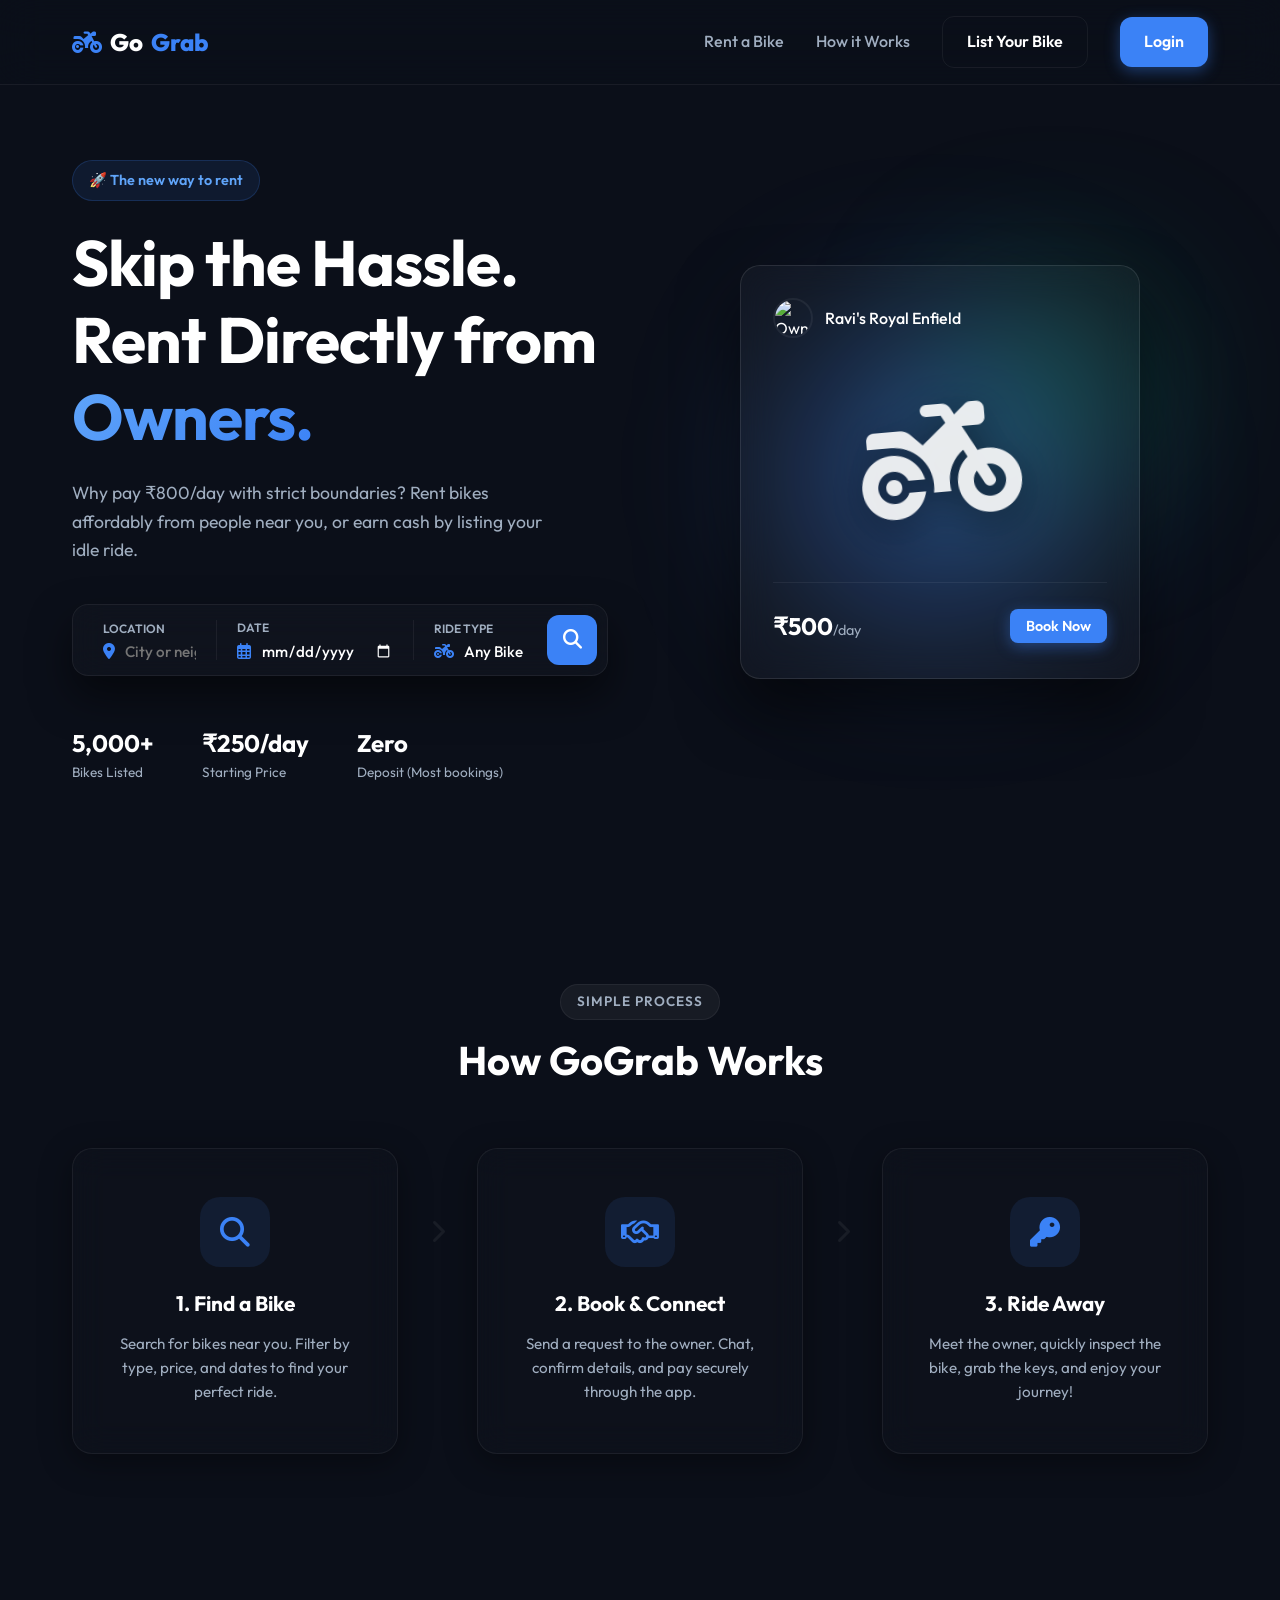
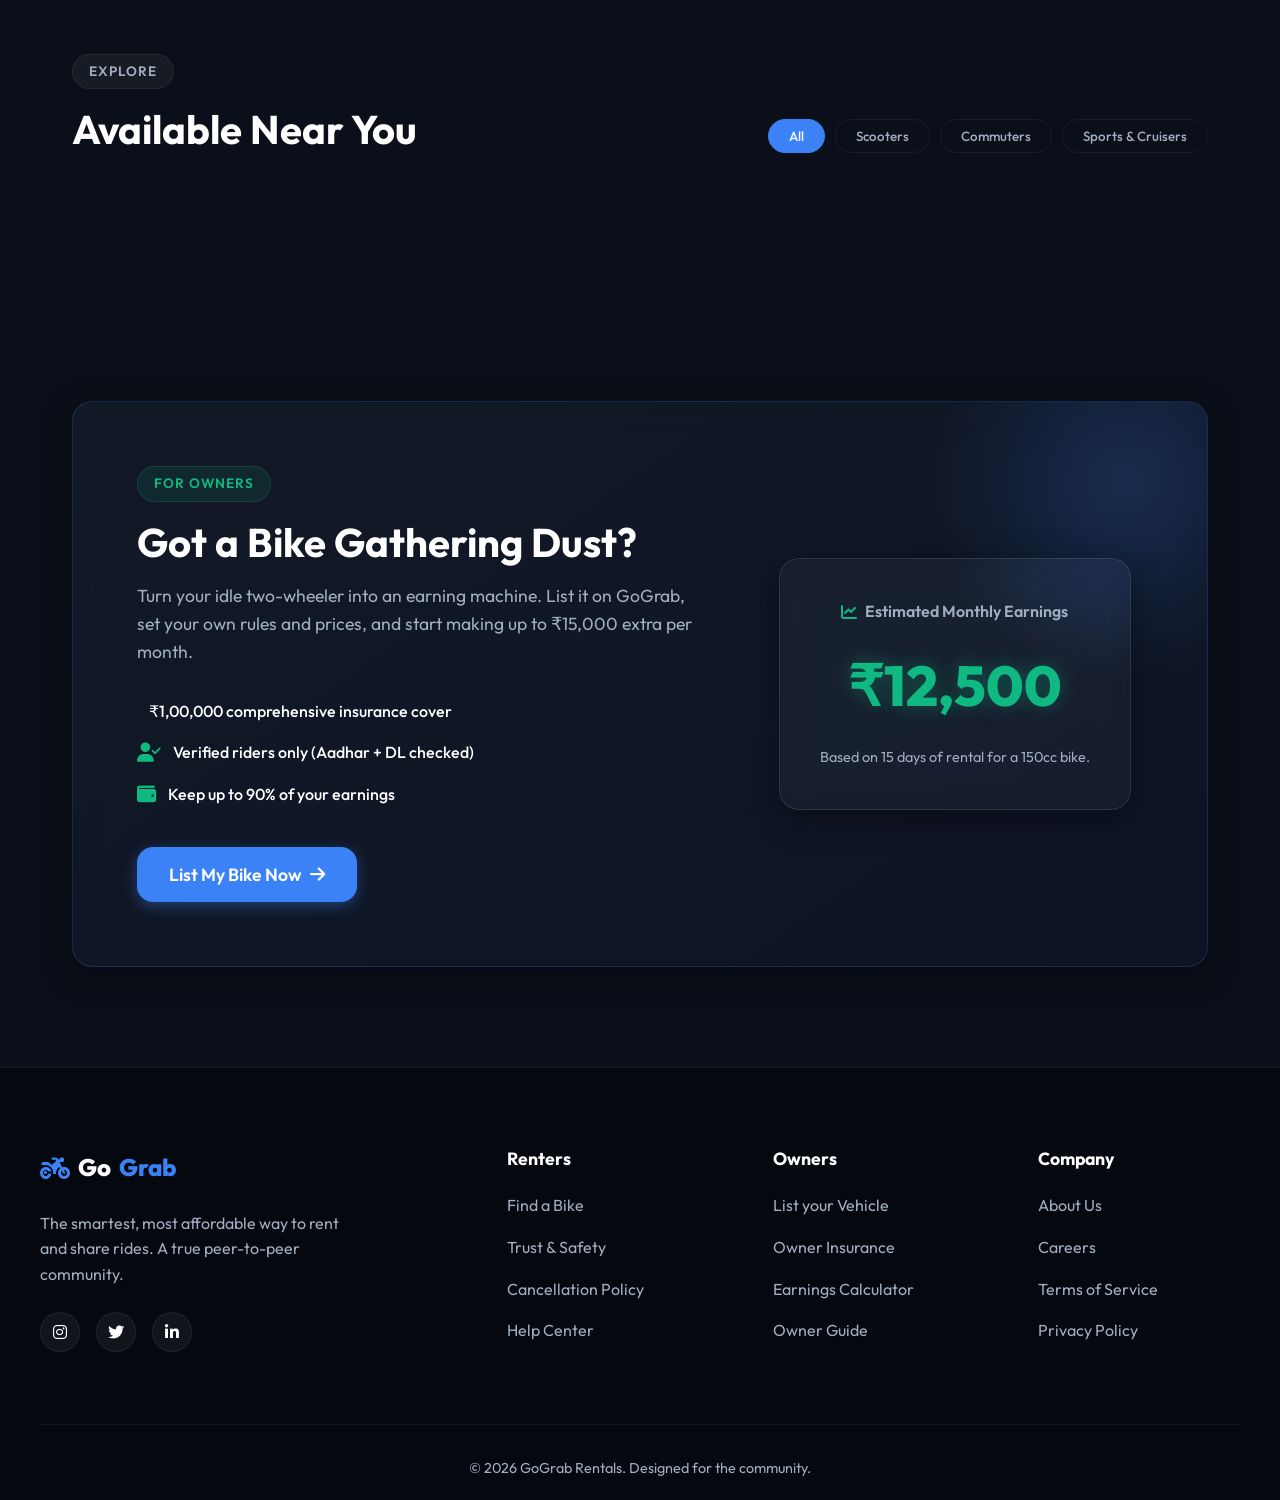
==== index.html @ 551b086c "Add files via upload" ====
<!DOCTYPE html>
<html lang="en">
<head>
    <meta charset="UTF-8">
    <meta name="viewport" content="width=device-width, initial-scale=1.0">
    <title>GoGrab | Peer-to-Peer Bike Rentals</title>
    <meta name="description" content="Rent bikes directly from owners at affordable prices or list your own bike to earn money.">
    <link rel="stylesheet" href="style.css">
    <link rel="preconnect" href="https://fonts.googleapis.com">
    <link rel="preconnect" href="https://fonts.gstatic.com" crossorigin>
    <link href="https://fonts.googleapis.com/css2?family=Outfit:wght@300;400;500;600;700;800&display=swap" rel="stylesheet">
    <link rel="stylesheet" href="https://cdnjs.cloudflare.com/ajax/libs/font-awesome/6.4.0/css/all.min.css">
</head>
<body>
    <nav class="navbar">
        <div class="nav-container">
            <a href="#" class="logo">
                <i class="fa-solid fa-motorcycle"></i>
                Go<span class="highlight">Grab</span>
            </a>
            <div class="nav-links">
                <a href="#rent">Rent a Bike</a>
                <a href="#how-it-works">How it Works</a>
                <a href="#list-bike" class="btn btn-outline">List Your Bike</a>
                <a href="#" id="login-btn" class="btn btn-primary">Login</a>
            </div>
            <button class="mobile-menu-btn">
                <i class="fa-solid fa-bars"></i>
            </button>
        </div>
    </nav>

    <header class="hero">
        <div class="hero-content">
            <div class="badge">🚀 The new way to rent</div>
            <h1>Skip the Hassle.<br>Rent Directly from <span class="highlight-text">Owners.</span></h1>
            <p>Why pay ₹800/day with strict boundaries? Rent bikes affordably from people near you, or earn cash by listing your idle ride.</p>
            
            <div class="search-box glass-panel">
                <div class="input-group">
                    <label>Location</label>
                    <div class="input-wrapper">
                        <i class="fa-solid fa-location-dot"></i>
                        <input type="text" placeholder="City or neighborhood" id="location-input">
                    </div>
                </div>
                <div class="divider"></div>
                <div class="input-group">
                    <label>Date</label>
                    <div class="input-wrapper">
                        <i class="fa-regular fa-calendar-days"></i>
                        <input type="date" id="date-input">
                    </div>
                </div>
                <div class="divider"></div>
                <div class="input-group">
                    <label>Ride Type</label>
                    <div class="input-wrapper">
                        <i class="fa-solid fa-motorcycle"></i>
                        <select id="bike-type">
                            <option value="all">Any Bike</option>
                            <option value="scooter">Scooter (Activa, Jupiter)</option>
                            <option value="commuter">Commuter (Splendor, Shine)</option>
                            <option value="sports">Sports (R15, Duke)</option>
                        </select>
                    </div>
                </div>
                <button class="btn btn-search" id="search-btn"><i class="fa-solid fa-magnifying-glass"></i></button>
            </div>
            
            <div class="stats">
                <div class="stat-item">
                    <strong>5,000+</strong>
                    <span>Bikes Listed</span>
                </div>
                <div class="stat-item">
                    <strong>₹250/day</strong>
                    <span>Starting Price</span>
                </div>
                <div class="stat-item">
                    <strong>Zero</strong>
                    <span>Deposit (Most bookings)</span>
                </div>
            </div>
        </div>
        <div class="hero-image-container">
            <div class="glass-blob blob-1"></div>
            <div class="glass-blob blob-2"></div>
            <div class="hero-card glass-panel">
                <div class="owner-tag">
                    <img src="https://i.pravatar.cc/150?img=33" alt="Owner" class="owner-avatar">
                    <span>Ravi's Royal Enfield</span>
                </div>
                <div class="hero-icon-wrapper">
                     <i class="fa-solid fa-motorcycle hero-main-icon"></i>
                </div>
                <div class="hero-card-bottom">
                    <div class="price">
                        <span class="amount">₹500</span>/day
                    </div>
                    <button class="btn btn-sm btn-primary">Book Now</button>
                </div>
            </div>
        </div>
    </header>

    <section id="how-it-works" class="how-it-works">
        <div class="section-badge">Simple Process</div>
        <h2>How GoGrab Works</h2>
        <div class="steps-container">
            <div class="step-card glass-panel">
                <div class="step-icon"><i class="fa-solid fa-magnifying-glass"></i></div>
                <h3>1. Find a Bike</h3>
                <p>Search for bikes near you. Filter by type, price, and dates to find your perfect ride.</p>
            </div>
            <div class="step-connector"><i class="fa-solid fa-chevron-right"></i></div>
            <div class="step-card glass-panel">
                <div class="step-icon"><i class="fa-regular fa-handshake"></i></div>
                <h3>2. Book & Connect</h3>
                <p>Send a request to the owner. Chat, confirm details, and pay securely through the app.</p>
            </div>
            <div class="step-connector"><i class="fa-solid fa-chevron-right"></i></div>
            <div class="step-card glass-panel">
                <div class="step-icon"><i class="fa-solid fa-key"></i></div>
                <h3>3. Ride Away</h3>
                <p>Meet the owner, quickly inspect the bike, grab the keys, and enjoy your journey!</p>
            </div>
        </div>
    </section>

    <section id="rent" class="featured-bikes">
        <div class="section-header">
            <div>
                <div class="section-badge">Explore</div>
                <h2>Available Near You</h2>
            </div>
            <div class="filters">
                <button class="filter-btn active" data-filter="all">All</button>
                <button class="filter-btn" data-filter="scooter">Scooters</button>
                <button class="filter-btn" data-filter="commuter">Commuters</button>
                <button class="filter-btn" data-filter="sports">Sports & Cruisers</button>
            </div>
        </div>
        
        <div class="bikes-grid" id="bikes-grid">
            <!-- Bikes will be injected here via JavaScript -->
        </div>
    </section>

    <section id="list-bike" class="cta-section">
        <div class="cta-content glass-panel gradient-border">
            <div class="cta-text">
                <div class="section-badge accent">For Owners</div>
                <h2>Got a Bike Gathering Dust?</h2>
                <p>Turn your idle two-wheeler into an earning machine. List it on GoGrab, set your own rules and prices, and start making up to ₹15,000 extra per month.</p>
                <ul class="cta-benefits">
                    <li><i class="fa-solid fa-shield-check"></i> ₹1,00,000 comprehensive insurance cover</li>
                    <li><i class="fa-solid fa-user-check"></i> Verified riders only (Aadhar + DL checked)</li>
                    <li><i class="fa-solid fa-wallet"></i> Keep up to 90% of your earnings</li>
                </ul>
                <button class="btn btn-primary btn-large cta-btn">
                    List My Bike Now <i class="fa-solid fa-arrow-right"></i>
                </button>
                
                <!-- Hidden Form that appears when clicking the button above -->
                <div id="list-bike-form-container" class="glass-panel" style="display: none; margin-top: 2rem; padding: 1.5rem;">
                    <h3 style="margin-bottom: 1rem;">Bike Details</h3>
                    <form id="list-bike-form" style="display: flex; flex-direction: column; gap: 15px;">
                        <div class="input-wrapper" style="background: rgba(0,0,0,0.2); padding: 10px; border-radius: 8px;">
                            <input type="text" id="lb-title" required placeholder="Bike Name (e.g. Royal Enfield 350)" style="width: 100%;">
                        </div>
                        <div class="input-wrapper" style="background: rgba(0,0,0,0.2); padding: 10px; border-radius: 8px;">
                            <select id="lb-type" style="width: 100%;">
                                <option value="scooter">Scooter</option>
                                <option value="commuter">Commuter</option>
                                <option value="sports">Sports</option>
                            </select>
                        </div>
                        <!-- Price is now automatically calculated based on bike type -->
                        <div class="input-wrapper" style="background: rgba(0,0,0,0.2); padding: 10px; border-radius: 8px;">
                            <input type="text" id="lb-location" required placeholder="Location Area (e.g. Indiranagar)" style="width: 100%;">
                        </div>
                        <div class="input-wrapper" style="background: rgba(0,0,0,0.2); padding: 10px; border-radius: 8px;">
                            <input type="email" id="lb-owner-email" required placeholder="Your Email (shown to renters)" style="width: 100%;">
                        </div>
                        <button type="submit" class="btn btn-primary" style="margin-top: 5px;">Submit Listing</button>
                    </form>
                </div>
            </div>
            <div class="cta-image">
                <div class="earning-card glass-panel">
                    <div class="earning-header">
                        <i class="fa-solid fa-chart-line"></i> Estimated Monthly Earnings
                    </div>
                    <div class="earning-amount">₹12,500</div>
                    <div class="earning-desc">Based on 15 days of rental for a 150cc bike.</div>
                </div>
            </div>
        </div>
    </section>

    <footer class="footer">
        <div class="footer-container">
            <div class="footer-col brand-col">
                <a href="#" class="logo">
                    <i class="fa-solid fa-motorcycle"></i>
                    Go<span class="highlight">Grab</span>
                </a>
                <p>The smartest, most affordable way to rent and share rides. A true peer-to-peer community.</p>
                <div class="social-links">
                    <a href="#" class="glass-icon"><i class="fa-brands fa-instagram"></i></a>
                    <a href="#" class="glass-icon"><i class="fa-brands fa-twitter"></i></a>
                    <a href="#" class="glass-icon"><i class="fa-brands fa-linkedin-in"></i></a>
                </div>
            </div>
            <div class="footer-col">
                <h4>Renters</h4>
                <ul>
                    <li><a href="#">Find a Bike</a></li>
                    <li><a href="#">Trust & Safety</a></li>
                    <li><a href="#">Cancellation Policy</a></li>
                    <li><a href="#">Help Center</a></li>
                </ul>
            </div>
            <div class="footer-col">
                <h4>Owners</h4>
                <ul>
                    <li><a href="#">List your Vehicle</a></li>
                    <li><a href="#">Owner Insurance</a></li>
                    <li><a href="#">Earnings Calculator</a></li>
                    <li><a href="#">Owner Guide</a></li>
                </ul>
            </div>
            <div class="footer-col">
                <h4>Company</h4>
                <ul>
                    <li><a href="#">About Us</a></li>
                    <li><a href="#">Careers</a></li>
                    <li><a href="#">Terms of Service</a></li>
                    <li><a href="#">Privacy Policy</a></li>
                </ul>
            </div>
        </div>
        <div class="footer-bottom">
            <p>&copy; 2026 GoGrab Rentals. Designed for the community.</p>
        </div>
    </footer>

    <!-- Booking Modal -->
    <div id="booking-overlay" style="display: none; position: fixed; top: 0; left: 0; right: 0; bottom: 0; background: rgba(0,0,0,0.7); backdrop-filter: blur(5px); z-index: 999;"></div>
    <div id="booking-modal" class="glass-panel" style="display: none; position: fixed; top: 50%; left: 50%; transform: translate(-50%, -50%); z-index: 1000; width: 90%; max-width: 400px; padding: 2rem;">
        <h3 style="margin-bottom: 0.3rem;">Confirm Booking</h3>
        <p style="color: #10b981; font-size: 0.85rem; margin-bottom: 1.2rem; display: flex; align-items: center; gap: 6px;"><i class="fa-solid fa-envelope"></i> Owner will be notified by email</p>
        <p id="booking-bike-title" style="margin-bottom: 1rem; color: #94a3b8; font-weight: 500;"></p>
        
        <div style="margin-bottom: 1rem;">
            <label style="display:block; margin-bottom: 5px; color:#cbd5e1; font-size: 0.9rem;">Start Date</label>
            <input type="date" id="booking-start-date" style="width: 100%; padding: 10px; background: rgba(0,0,0,0.2); border: 1px solid rgba(255,255,255,0.1); border-radius: 8px; color: white;">
        </div>
        
        <div style="margin-bottom: 1.5rem;">
            <label style="display:block; margin-bottom: 5px; color:#cbd5e1; font-size: 0.9rem;">End Date</label>
            <input type="date" id="booking-end-date" style="width: 100%; padding: 10px; background: rgba(0,0,0,0.2); border: 1px solid rgba(255,255,255,0.1); border-radius: 8px; color: white;">
        </div>

        <div style="display: flex; justify-content: space-between; align-items: center; margin-bottom: 1.5rem; border-top: 1px solid rgba(255,255,255,0.06); padding-top: 1rem;">
            <span style="color: #94a3b8;">Estimated Cost</span>
            <span id="booking-total-price" style="font-size: 1.5rem; font-weight: bold; color: #fff;">₹0</span>
        </div>

        <div style="display: flex; gap: 10px;">
            <button id="cancel-booking-btn" class="btn" style="flex: 1; background: rgba(255,255,255,0.1); color: white;">Cancel</button>
            <button id="pay-booking-btn" class="btn btn-primary" style="flex: 1;">Book Now <i class="fa-solid fa-arrow-right"></i></button>
        </div>
    </div>

    <script src="https://cdn.jsdelivr.net/npm/@emailjs/browser@4/dist/email.min.js"></script>
    <script src="https://checkout.razorpay.com/v1/checkout.js"></script>
    <script type="module" src="script.js"></script>
</body>
</html>
---- style.css ----
:root {
    --bg-dark: #0b0f19;
    --bg-darker: #05080f;
    --text-primary: #ffffff;
    --text-secondary: #a0aec0;
    --accent-blue: #3b82f6;
    --accent-blue-hover: #2563eb;
    --accent-green: #10b981;
    --glass-bg: rgba(255, 255, 255, 0.03);
    --glass-border: rgba(255, 255, 255, 0.06);
    --glass-glow: rgba(59, 130, 246, 0.15);
    --card-shadow: 0 8px 32px 0 rgba(0, 0, 0, 0.37);
    --transition: all 0.3s cubic-bezier(0.25, 0.8, 0.25, 1);
}

* {
    margin: 0;
    padding: 0;
    box-sizing: border-box;
}

html { scroll-behavior: smooth; }

body {
    font-family: 'Outfit', sans-serif;
    background-color: var(--bg-dark);
    color: var(--text-primary);
    line-height: 1.6;
    overflow-x: hidden;
}

/* Typography & Utilities */
h1, h2, h3, h4 {
    font-weight: 700;
    line-height: 1.2;
}

a {
    text-decoration: none;
    color: inherit;
}

ul { list-style: none; }

.highlight { color: var(--accent-blue); }
.highlight-text { 
    background: linear-gradient(135deg, #60a5fa, var(--accent-blue));
    -webkit-background-clip: text;
    -webkit-text-fill-color: transparent;
}

.glass-panel {
    background: var(--glass-bg);
    backdrop-filter: blur(16px);
    -webkit-backdrop-filter: blur(16px);
    border: 1px solid var(--glass-border);
    border-radius: 20px;
    box-shadow: var(--card-shadow);
    transition: var(--transition);
}

.btn {
    display: inline-flex;
    align-items: center;
    justify-content: center;
    gap: 8px;
    padding: 12px 24px;
    border-radius: 12px;
    font-weight: 600;
    font-size: 1rem;
    font-family: inherit;
    cursor: pointer;
    transition: var(--transition);
    border: none;
}

.btn-primary {
    background: var(--accent-blue);
    color: white;
    box-shadow: 0 4px 15px rgba(59, 130, 246, 0.4);
}

.btn-primary:hover {
    background: var(--accent-blue-hover);
    transform: translateY(-2px);
    box-shadow: 0 6px 20px rgba(59, 130, 246, 0.6);
}

.btn-outline {
    background: transparent;
    color: var(--text-primary);
    border: 1px solid var(--glass-border);
}

.btn-outline:hover {
    background: var(--glass-bg);
    border-color: var(--accent-blue);
}

.btn-sm {
    padding: 8px 16px;
    font-size: 0.9rem;
    border-radius: 8px;
}

.btn-large {
    padding: 16px 32px;
    font-size: 1.1rem;
    border-radius: 16px;
}

.section-badge {
    display: inline-block;
    padding: 6px 16px;
    background: rgba(255, 255, 255, 0.05);
    border: 1px solid var(--glass-border);
    border-radius: 30px;
    font-size: 0.85rem;
    font-weight: 600;
    color: var(--text-secondary);
    text-transform: uppercase;
    letter-spacing: 1px;
    margin-bottom: 1rem;
}

.section-badge.accent {
    background: rgba(16, 185, 129, 0.1);
    color: var(--accent-green);
    border-color: rgba(16, 185, 129, 0.2);
}

/* Navbar */
.navbar {
    position: fixed;
    top: 0;
    left: 0;
    width: 100%;
    z-index: 1000;
    background: rgba(11, 15, 25, 0.8);
    backdrop-filter: blur(20px);
    -webkit-backdrop-filter: blur(20px);
    border-bottom: 1px solid var(--glass-border);
}

.nav-container {
    max-width: 1200px;
    margin: 0 auto;
    padding: 1rem 2rem;
    display: flex;
    justify-content: space-between;
    align-items: center;
}

.logo {
    font-size: 1.5rem;
    font-weight: 800;
    display: flex;
    align-items: center;
    gap: 8px;
    color: white;
}

.logo i {
    color: var(--accent-blue);
}

.nav-links {
    display: flex;
    align-items: center;
    gap: 2rem;
}

.nav-links a:not(.btn) {
    color: var(--text-secondary);
    font-weight: 500;
    transition: var(--transition);
}

.nav-links a:not(.btn):hover {
    color: white;
}

.mobile-menu-btn {
    display: none;
    background: none;
    border: none;
    color: white;
    font-size: 1.5rem;
    cursor: pointer;
}

/* Hero Section */
.hero {
    padding: 160px 2rem 100px;
    max-width: 1200px;
    margin: 0 auto;
    display: grid;
    grid-template-columns: 1fr 1fr;
    gap: 4rem;
    align-items: center;
}

.badge {
    display: inline-flex;
    align-items: center;
    gap: 8px;
    padding: 8px 16px;
    background: rgba(59, 130, 246, 0.1);
    border: 1px solid rgba(59, 130, 246, 0.2);
    border-radius: 30px;
    color: #60a5fa;
    font-weight: 600;
    font-size: 0.9rem;
    margin-bottom: 1.5rem;
}

.hero-content h1 {
    font-size: 4rem;
    margin-bottom: 1.5rem;
    letter-spacing: -1px;
}

.hero-content p {
    font-size: 1.1rem;
    color: var(--text-secondary);
    margin-bottom: 2.5rem;
    max-width: 480px;
}

/* Search Box */
.search-box {
    display: flex;
    align-items: center;
    padding: 10px;
    border-radius: 16px;
    margin-bottom: 3rem;
    box-shadow: 0 20px 40px rgba(0,0,0,0.5);
    background: rgba(255, 255, 255, 0.02);
}

.input-group {
    padding: 0 20px;
    flex: 1;
}

.input-group label {
    display: block;
    font-size: 0.75rem;
    color: var(--text-secondary);
    font-weight: 600;
    margin-bottom: 4px;
    text-transform: uppercase;
}

.input-wrapper {
    display: flex;
    align-items: center;
    gap: 10px;
}

.input-wrapper i {
    color: var(--accent-blue);
    font-size: 1rem;
}

.input-wrapper input, .input-wrapper select {
    background: none;
    border: none;
    color: white;
    font-family: inherit;
    font-size: 0.95rem;
    font-weight: 500;
    width: 100%;
    outline: none;
}

.input-wrapper select {
    cursor: pointer;
    appearance: none;
}

.input-wrapper select option {
    background: var(--bg-dark);
    color: white;
}

::-webkit-calendar-picker-indicator {
    filter: invert(1);
    cursor: pointer;
}

.divider {
    width: 1px;
    height: 40px;
    background: var(--glass-border);
}

.btn-search {
    background: var(--accent-blue);
    color: white;
    width: 50px;
    height: 50px;
    border-radius: 12px;
    display: flex;
    align-items: center;
    justify-content: center;
    font-size: 1.2rem;
    border: none;
    cursor: pointer;
    transition: var(--transition);
}

.btn-search:hover {
    background: var(--accent-blue-hover);
    transform: scale(1.05);
}

/* Stats */
.stats {
    display: flex;
    gap: 3rem;
}

.stat-item {
    display: flex;
    flex-direction: column;
}

.stat-item strong {
    font-size: 1.5rem;
    color: white;
}

.stat-item span {
    font-size: 0.85rem;
    color: var(--text-secondary);
}

/* Hero Image & Graphics */
.hero-image-container {
    position: relative;
    width: 100%;
    height: 100%;
    min-height: 500px;
    display: flex;
    align-items: center;
    justify-content: center;
}

.glass-blob {
    position: absolute;
    border-radius: 50%;
    filter: blur(80px);
    z-index: -1;
}

.blob-1 {
    top: 50%;
    left: 50%;
    transform: translate(-50%, -50%);
    width: 300px;
    height: 300px;
    background: rgba(59, 130, 246, 0.4);
}

.blob-2 {
    top: 20%;
    right: 10%;
    width: 200px;
    height: 200px;
    background: rgba(16, 185, 129, 0.3);
}

.hero-card {
    padding: 2rem;
    width: 80%;
    max-width: 400px;
    position: relative;
    z-index: 2;
    background: rgba(255, 255, 255, 0.03);
    border: 1px solid rgba(255, 255, 255, 0.1);
    box-shadow: 0 30px 60px rgba(0,0,0,0.6);
}

.owner-tag {
    display: flex;
    align-items: center;
    gap: 12px;
    margin-bottom: 2rem;
}

.owner-avatar {
    width: 40px;
    height: 40px;
    border-radius: 50%;
    border: 2px solid var(--glass-border);
}

.owner-tag span {
    font-weight: 500;
    font-size: 1rem;
}

.hero-icon-wrapper {
    height: 180px;
    display: flex;
    align-items: center;
    justify-content: center;
    margin-bottom: 2rem;
}

.hero-main-icon {
    font-size: 8rem;
    color: rgba(255, 255, 255, 0.9);
    filter: drop-shadow(0 10px 20px rgba(0,0,0,0.5));
    transform: rotate(-5deg);
}

.hero-card-bottom {
    display: flex;
    justify-content: space-between;
    align-items: center;
    padding-top: 1.5rem;
    border-top: 1px solid var(--glass-border);
}

.price {
    color: var(--text-secondary);
    font-size: 0.9rem;
}

.price .amount {
    color: white;
    font-size: 1.5rem;
    font-weight: 700;
}

/* How It Works */
.how-it-works {
    padding: 100px 2rem;
    max-width: 1200px;
    margin: 0 auto;
    text-align: center;
}

.how-it-works h2 {
    font-size: 2.5rem;
    margin-bottom: 4rem;
}

.steps-container {
    display: flex;
    justify-content: space-between;
    align-items: flex-start;
    gap: 2rem;
    position: relative;
}

.step-card {
    flex: 1;
    padding: 3rem 2rem;
    text-align: center;
    background: rgba(255, 255, 255, 0.01);
}

.step-card:hover {
    transform: translateY(-10px);
    background: rgba(255, 255, 255, 0.03);
    border-color: rgba(59, 130, 246, 0.3);
}

.step-icon {
    width: 70px;
    height: 70px;
    background: rgba(59, 130, 246, 0.1);
    color: var(--accent-blue);
    border-radius: 20px;
    display: flex;
    align-items: center;
    justify-content: center;
    font-size: 30px;
    margin: 0 auto 1.5rem;
    transition: var(--transition);
}

.step-card:hover .step-icon {
    background: var(--accent-blue);
    color: white;
    transform: scale(1.1) rotate(5deg);
}

.step-card h3 {
    margin-bottom: 1rem;
    font-size: 1.3rem;
}

.step-card p {
    color: var(--text-secondary);
    font-size: 0.95rem;
}

.step-connector {
    display: flex;
    align-items: center;
    justify-content: center;
    height: 70px;
    margin-top: 3rem;
    color: var(--glass-border);
    font-size: 1.5rem;
}

/* Featured Bikes */
.featured-bikes {
    padding: 100px 2rem;
    max-width: 1200px;
    margin: 0 auto;
}

.section-header {
    display: flex;
    justify-content: space-between;
    align-items: flex-end;
    margin-bottom: 3rem;
}

.section-header h2 {
    font-size: 2.5rem;
}

.filters {
    display: flex;
    gap: 10px;
}

.filter-btn {
    background: transparent;
    border: 1px solid var(--glass-border);
    color: var(--text-secondary);
    padding: 8px 20px;
    border-radius: 30px;
    font-family: inherit;
    font-weight: 500;
    cursor: pointer;
    transition: var(--transition);
}

.filter-btn:hover, .filter-btn.active {
    background: var(--accent-blue);
    color: white;
    border-color: var(--accent-blue);
}

.bikes-grid {
    display: grid;
    grid-template-columns: repeat(auto-fill, minmax(300px, 1fr));
    gap: 2rem;
}

/* Bike Card Component generated in JS */
.bike-card {
    display: flex;
    flex-direction: column;
    overflow: hidden;
}

.bike-card:hover {
    transform: translateY(-8px);
    border-color: rgba(59, 130, 246, 0.3);
}

.bike-image {
    height: 200px;
    background: rgba(0, 0, 0, 0.2);
    display: flex;
    align-items: center;
    justify-content: center;
    position: relative;
    border-bottom: 1px solid var(--glass-border);
}

.bike-image i {
    font-size: 5rem;
    color: rgba(255, 255, 255, 0.5);
    transition: var(--transition);
}

.bike-card:hover .bike-image i {
    transform: scale(1.1);
    color: rgba(255, 255, 255, 0.8);
}

.bike-type-tag {
    position: absolute;
    top: 15px;
    right: 15px;
    background: rgba(11, 15, 25, 0.8);
    backdrop-filter: blur(10px);
    padding: 4px 12px;
    border-radius: 20px;
    font-size: 0.75rem;
    font-weight: 600;
    text-transform: uppercase;
    border: 1px solid var(--glass-border);
}

.bike-info {
    padding: 1.5rem;
    flex: 1;
    display: flex;
    flex-direction: column;
}

.bike-title {
    font-size: 1.25rem;
    margin-bottom: 0.5rem;
}

.bike-owner {
    display: flex;
    align-items: center;
    gap: 8px;
    font-size: 0.85rem;
    color: var(--text-secondary);
    margin-bottom: 1rem;
}

.bike-owner img {
    border-radius: 50%;
    width: 24px;
    height: 24px;
}

.bike-features {
    display: flex;
    gap: 15px;
    margin-bottom: 1.5rem;
    font-size: 0.85rem;
    color: var(--text-secondary);
}

.bike-features span {
    display: flex;
    align-items: center;
    gap: 6px;
}

.bike-footer {
    margin-top: auto;
    display: flex;
    justify-content: space-between;
    align-items: center;
    padding-top: 1rem;
    border-top: 1px solid var(--glass-border);
}

/* CTA Section */
.cta-section {
    padding: 100px 2rem;
    max-width: 1200px;
    margin: 0 auto;
}

.cta-content {
    display: grid;
    grid-template-columns: 1.5fr 1fr;
    gap: 4rem;
    padding: 4rem;
    align-items: center;
    background: linear-gradient(145deg, rgba(30, 41, 59, 0.4), rgba(15, 23, 42, 0.6));
    border: 1px solid rgba(59, 130, 246, 0.2);
    position: relative;
    overflow: hidden;
}

.cta-content::before {
    content: '';
    position: absolute;
    top: 0;
    right: 0;
    width: 400px;
    height: 400px;
    background: radial-gradient(circle, rgba(59, 130, 246, 0.2) 0%, transparent 70%);
    border-radius: 50%;
    transform: translate(30%, -30%);
    z-index: 0;
}

.cta-text {
    position: relative;
    z-index: 1;
}

.cta-text h2 {
    font-size: 2.5rem;
    margin-bottom: 1rem;
}

.cta-text p {
    color: var(--text-secondary);
    font-size: 1.1rem;
    margin-bottom: 2rem;
}

.cta-benefits {
    margin-bottom: 2.5rem;
}

.cta-benefits li {
    display: flex;
    align-items: center;
    gap: 12px;
    margin-bottom: 1rem;
    font-weight: 500;
}

.cta-benefits i {
    color: var(--accent-green);
    font-size: 1.2rem;
}

.cta-image {
    position: relative;
    z-index: 1;
    display: flex;
    justify-content: center;
}

.earning-card {
    padding: 2.5rem;
    text-align: center;
    background: rgba(255, 255, 255, 0.03);
    border: 1px solid rgba(255, 255, 255, 0.1);
}

.earning-header {
    color: var(--text-secondary);
    font-weight: 600;
    margin-bottom: 1rem;
    display: flex;
    align-items: center;
    justify-content: center;
    gap: 8px;
}

.earning-header i {
    color: var(--accent-green);
}

.earning-amount {
    font-size: 3.5rem;
    font-weight: 800;
    color: var(--accent-green);
    margin-bottom: 1rem;
    text-shadow: 0 0 20px rgba(16, 185, 129, 0.4);
}

.earning-desc {
    color: var(--text-secondary);
    font-size: 0.9rem;
}

/* Footer */
.footer {
    background: var(--bg-darker);
    padding: 80px 2rem 20px;
    border-top: 1px solid var(--glass-border);
}

.footer-container {
    max-width: 1200px;
    margin: 0 auto;
    display: grid;
    grid-template-columns: 2fr 1fr 1fr 1fr;
    gap: 4rem;
    margin-bottom: 4rem;
}

.brand-col p {
    color: var(--text-secondary);
    margin: 1.5rem 0;
    max-width: 300px;
}

.social-links {
    display: flex;
    gap: 1rem;
}

.glass-icon {
    width: 40px;
    height: 40px;
    border-radius: 50%;
    display: flex;
    align-items: center;
    justify-content: center;
    background: rgba(255, 255, 255, 0.05);
    border: 1px solid var(--glass-border);
    transition: var(--transition);
}

.glass-icon:hover {
    background: var(--accent-blue);
    border-color: var(--accent-blue);
    transform: translateY(-3px);
}

.footer-col h4 {
    margin-bottom: 1.5rem;
    font-size: 1.1rem;
}

.footer-col ul li {
    margin-bottom: 1rem;
}

.footer-col ul a {
    color: var(--text-secondary);
    transition: var(--transition);
}

.footer-col ul a:hover {
    color: var(--accent-blue);
}

.footer-bottom {
    max-width: 1200px;
    margin: 0 auto;
    padding-top: 2rem;
    border-top: 1px solid var(--glass-border);
    text-align: center;
    color: var(--text-secondary);
    font-size: 0.9rem;
}

/* Responsive */
@media (max-width: 1024px) {
    .hero {
        grid-template-columns: 1fr;
        text-align: center;
        padding-top: 120px;
    }
    .hero-content p {
        margin: 0 auto 2rem;
    }
    .search-box {
        flex-direction: column;
        gap: 15px;
        padding: 20px;
    }
    .divider {
        width: 100%;
        height: 1px;
    }
    .btn-search {
        width: 100%;
        margin-top: 10px;
    }
    .stats {
        justify-content: center;
    }
    .cta-content {
        grid-template-columns: 1fr;
        padding: 3rem 2rem;
    }
}

@media (max-width: 768px) {
    .nav-links {
        display: none;
    }
    .mobile-menu-btn {
        display: block;
    }
    .hero-content h1 {
        font-size: 2.8rem;
    }
    .steps-container {
        flex-direction: column;
        align-items: center;
    }
    .step-connector {
        transform: rotate(90deg);
        height: auto;
        margin: 1rem 0;
    }
    .section-header {
        flex-direction: column;
        align-items: flex-start;
        gap: 1.5rem;
    }
    .filters {
        width: 100%;
        overflow-x: auto;
        padding-bottom: 10px;
    }
    .footer-container {
        grid-template-columns: 1fr;
        gap: 2rem;
    }
}
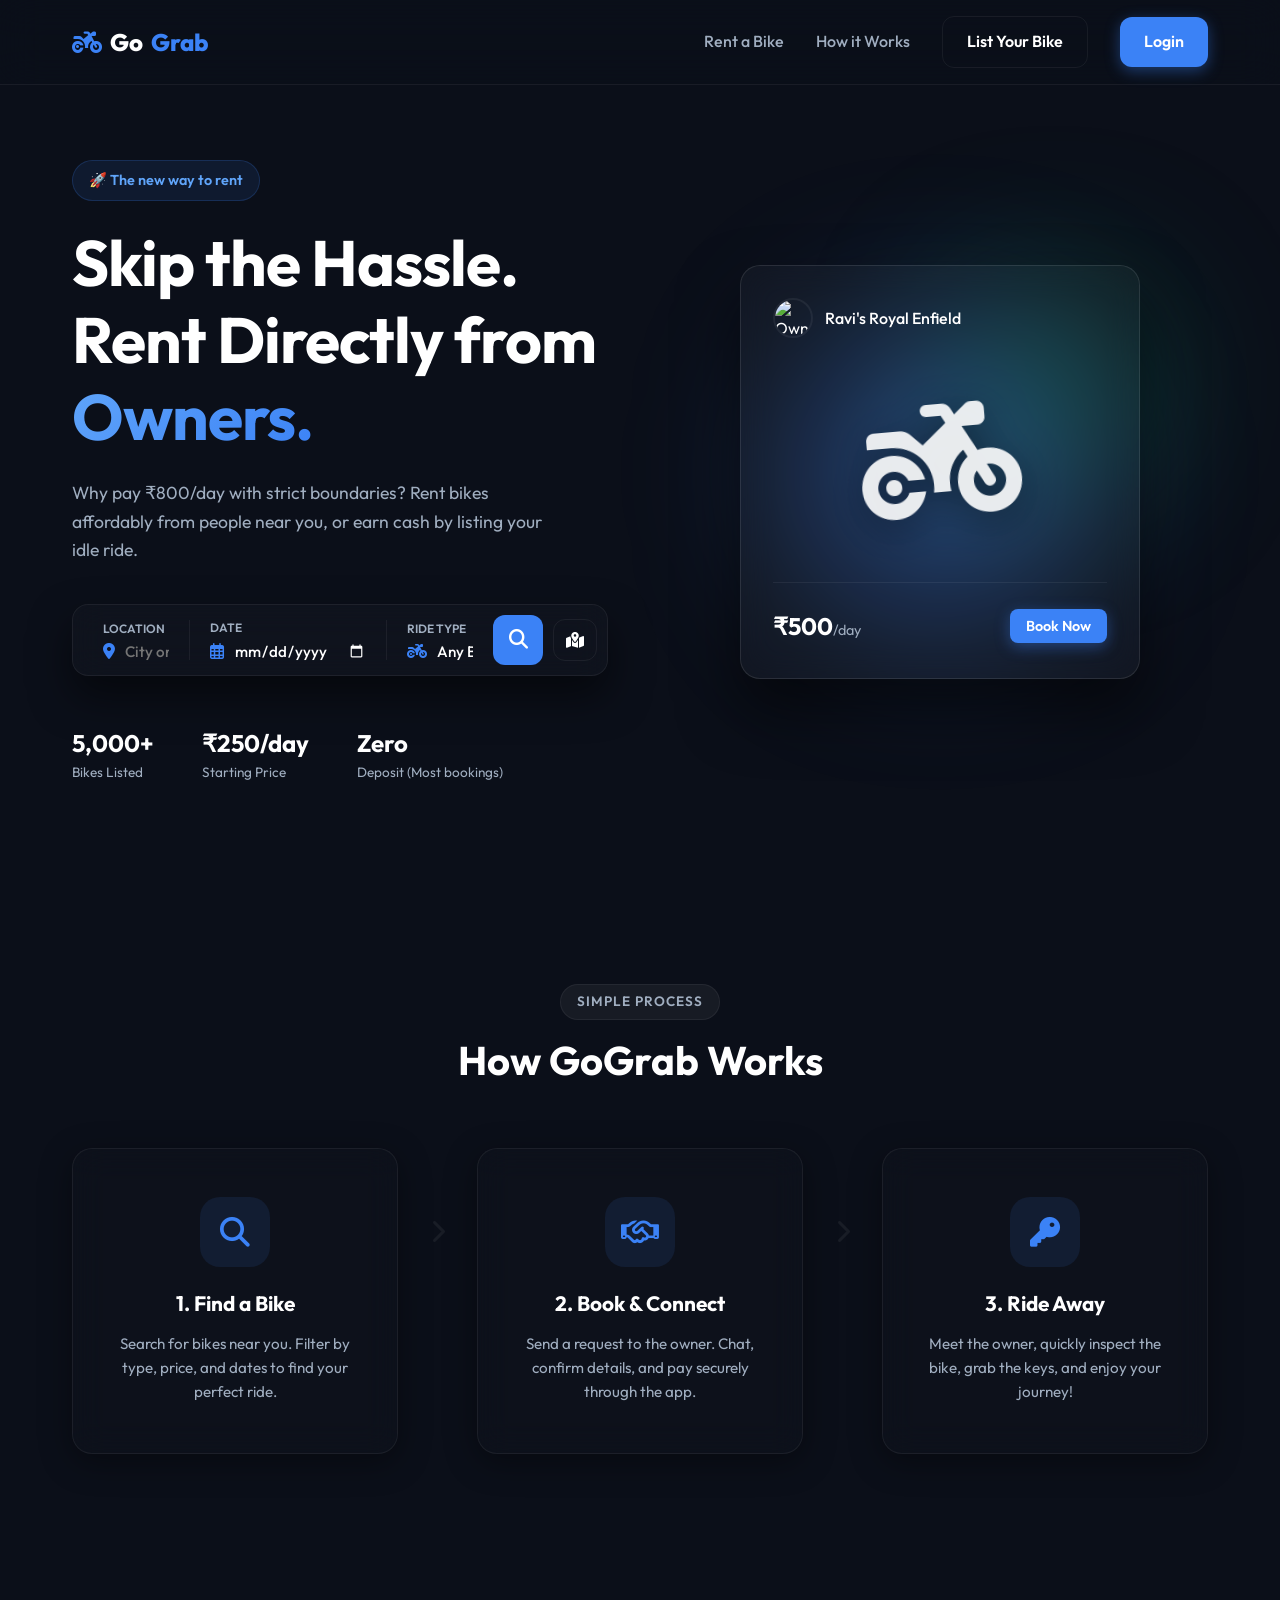
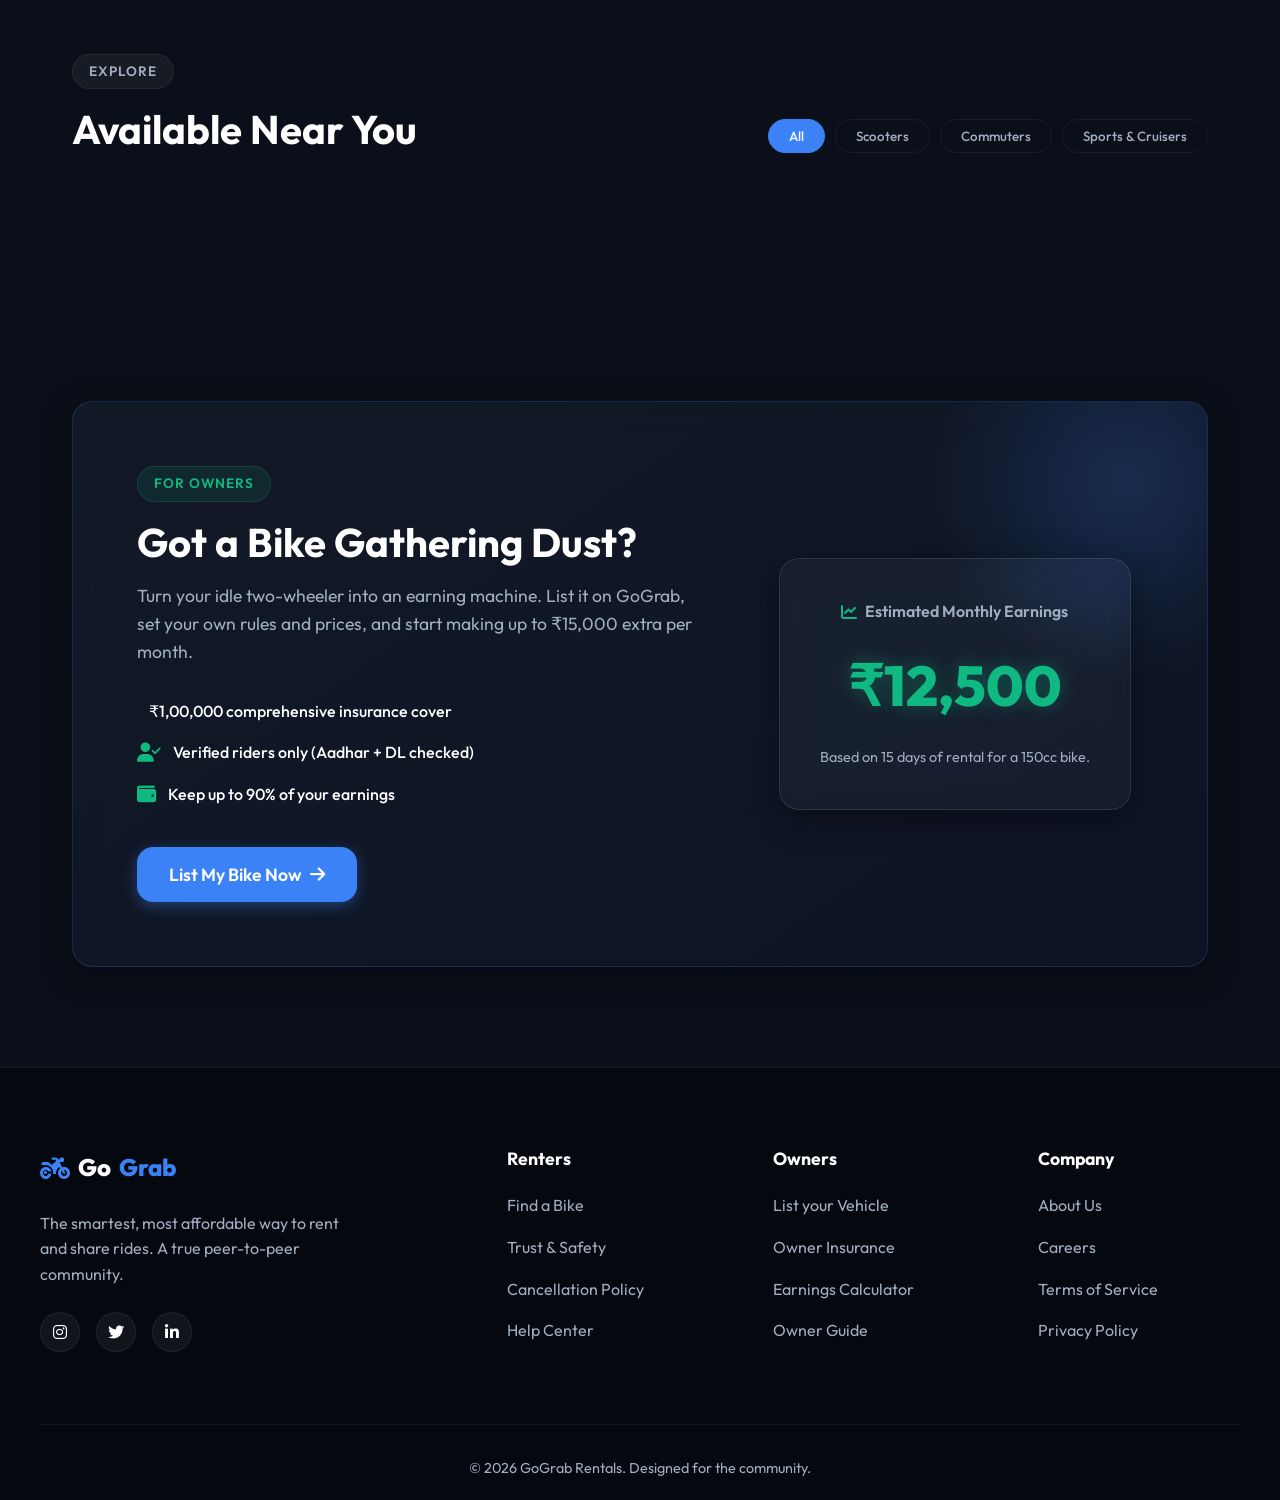
==== commit 7f06e454: "Add files via upload" ====
--- a/index.html
+++ b/index.html
@@ -10,6 +10,8 @@
     <link rel="preconnect" href="https://fonts.gstatic.com" crossorigin>
     <link href="https://fonts.googleapis.com/css2?family=Outfit:wght@300;400;500;600;700;800&display=swap" rel="stylesheet">
     <link rel="stylesheet" href="https://cdnjs.cloudflare.com/ajax/libs/font-awesome/6.4.0/css/all.min.css">
+    <!-- Leaflet Map CSS -->
+    <link rel="stylesheet" href="https://unpkg.com/leaflet@1.9.4/dist/leaflet.css" integrity="sha256-p4NxAoJBhIIN+hmNHrzRCf9tD/miZyoHS5obTRR9BMY=" crossorigin=""/>
 </head>
 <body>
     <nav class="navbar">
@@ -66,6 +68,7 @@
                     </div>
                 </div>
                 <button class="btn btn-search" id="search-btn"><i class="fa-solid fa-magnifying-glass"></i></button>
+                <button class="btn btn-outline" id="view-map-btn" style="margin-left: 10px; padding: 12px; border-radius: 12px;"><i class="fa-solid fa-map-location-dot"></i></button>
             </div>
             
             <div class="stats">
@@ -274,8 +277,26 @@
         </div>
     </div>
 
+    <!-- Map Overlay -->
+    <div id="map-overlay" class="map-overlay" style="display: none;">
+        <div class="map-container-wrapper">
+            <div id="live-map"></div>
+            <div class="map-status-card glass-panel">
+                <div class="status-header">
+                    <span class="pulse-icon"></span>
+                    <span>Live Bikes Near You</span>
+                </div>
+                <div id="nearby-count" class="nearby-count">Searching...</div>
+                <p>Real-time vehicle movement enabled</p>
+                <button id="close-map-btn" class="btn btn-sm btn-primary">Close Map</button>
+            </div>
+        </div>
+    </div>
+
+    <script src="https://unpkg.com/leaflet@1.9.4/dist/leaflet.js" integrity="sha256-20nQCchB9co0qIjJZRGuk2/Z9VM+kNiyxNV1lvTlZBo=" crossorigin=""></script>
     <script src="https://cdn.jsdelivr.net/npm/@emailjs/browser@4/dist/email.min.js"></script>
     <script src="https://checkout.razorpay.com/v1/checkout.js"></script>
+    <script type="module" src="live-map.js"></script>
     <script type="module" src="script.js"></script>
 </body>
 </html>
--- a/style.css
+++ b/style.css
@@ -898,3 +898,137 @@
         gap: 2rem;
     }
 }
+
+/* --- LIVE MAP STYLES --- */
+.map-overlay {
+    position: fixed;
+    top: 0;
+    left: 0;
+    width: 100%;
+    height: 100%;
+    z-index: 2000;
+    background: var(--bg-dark);
+    display: flex;
+    flex-direction: column;
+}
+
+.map-container-wrapper {
+    position: relative;
+    width: 100%;
+    height: 100%;
+}
+
+#live-map {
+    width: 100%;
+    height: 100%;
+    background: #111; /* Dark background before map loads */
+}
+
+.map-status-card {
+    position: absolute;
+    top: 20px;
+    right: 20px;
+    width: 280px;
+    z-index: 2001;
+    padding: 1.5rem;
+    border: 1px solid rgba(59, 130, 246, 0.3);
+    animation: slideInRight 0.5s cubic-bezier(0.25, 0.8, 0.25, 1);
+}
+
+.status-header {
+    display: flex;
+    align-items: center;
+    gap: 10px;
+    margin-bottom: 0.5rem;
+    font-size: 0.9rem;
+    color: var(--text-secondary);
+    font-weight: 600;
+}
+
+.pulse-icon {
+    width: 10px;
+    height: 10px;
+    background: var(--accent-green);
+    border-radius: 50%;
+    box-shadow: 0 0 0 0 rgba(16, 185, 129, 0.7);
+    animation: pulse 2s infinite;
+}
+
+.nearby-count {
+    font-size: 1.8rem;
+    font-weight: 800;
+    color: white;
+    margin-bottom: 0.5rem;
+}
+
+.map-status-card p {
+    font-size: 0.8rem;
+    color: var(--text-secondary);
+    margin-bottom: 1.2rem;
+}
+
+/* Custom Marker Styles */
+.custom-bike-marker, .custom-car-marker {
+    background: none;
+    border: none;
+    display: flex;
+    align-items: center;
+    justify-content: center;
+}
+
+.marker-icon-wrapper {
+    background: white;
+    color: var(--bg-dark);
+    width: 32px;
+    height: 32px;
+    border-radius: 50%;
+    display: flex;
+    align-items: center;
+    justify-content: center;
+    box-shadow: 0 4px 10px rgba(0,0,0,0.5);
+    font-size: 14px;
+    transition: transform 0.3s ease;
+    border: 2px solid var(--accent-blue);
+}
+
+.marker-icon-wrapper.moving {
+    border-color: var(--accent-green);
+}
+
+.marker-label {
+    position: absolute;
+    bottom: -20px;
+    background: rgba(0,0,0,0.8);
+    color: white;
+    padding: 2px 6px;
+    border-radius: 4px;
+    font-size: 10px;
+    white-space: nowrap;
+}
+
+/* Animations */
+@keyframes pulse {
+    0% { transform: scale(0.95); box-shadow: 0 0 0 0 rgba(16, 185, 129, 0.7); }
+    70% { transform: scale(1); box-shadow: 0 0 0 10px rgba(16, 185, 129, 0); }
+    100% { transform: scale(0.95); box-shadow: 0 0 0 0 rgba(16, 185, 129, 0); }
+}
+
+@keyframes slideInRight {
+    from { transform: translateX(100%); opacity: 0; }
+    to { transform: translateX(0); opacity: 1; }
+}
+
+/* Darken Leaflet Map */
+.leaflet-container {
+    background: #0b0f19 !important;
+}
+
+.leaflet-tile {
+    filter: brightness(0.6) invert(1) contrast(3) hue-rotate(200deg) saturate(0.3);
+}
+
+.leaflet-control-zoom-in, .leaflet-control-zoom-out {
+    background: var(--bg-dark) !important;
+    color: white !important;
+    border: 1px solid var(--glass-border) !important;
+}
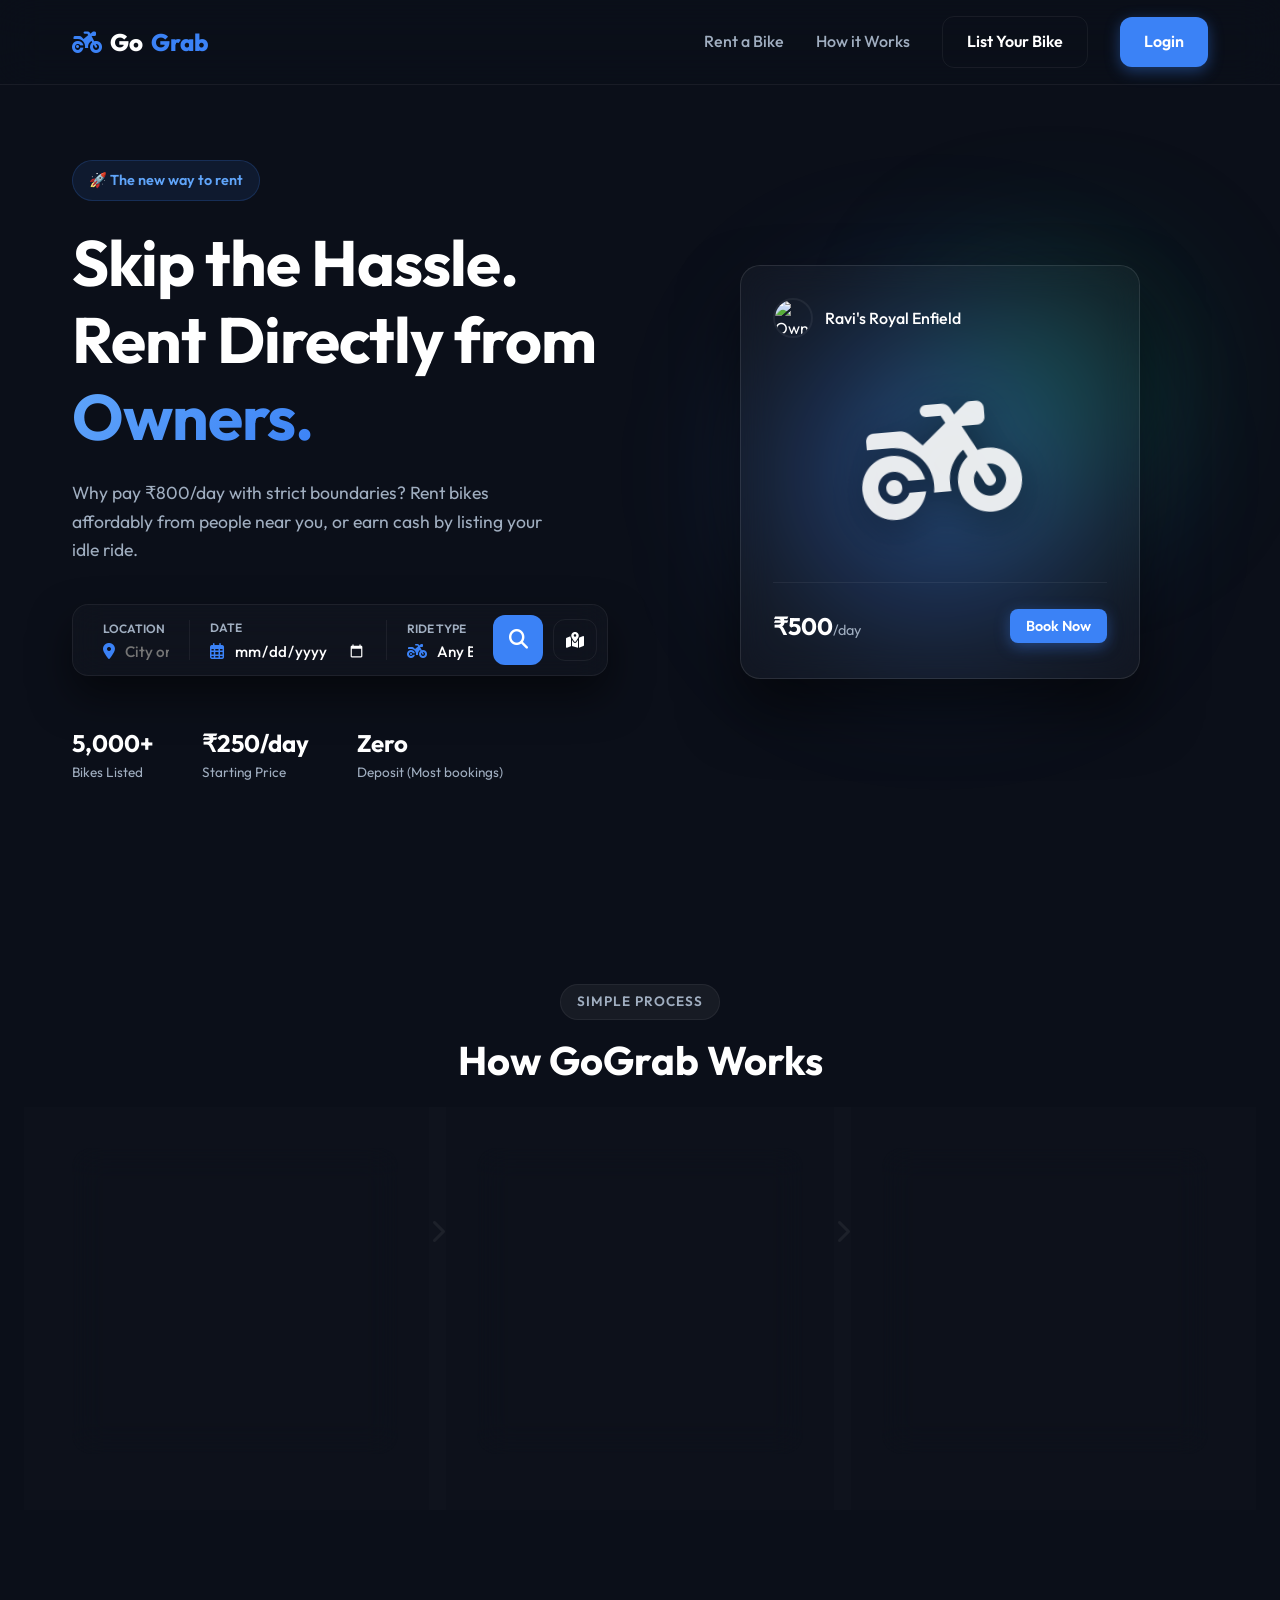
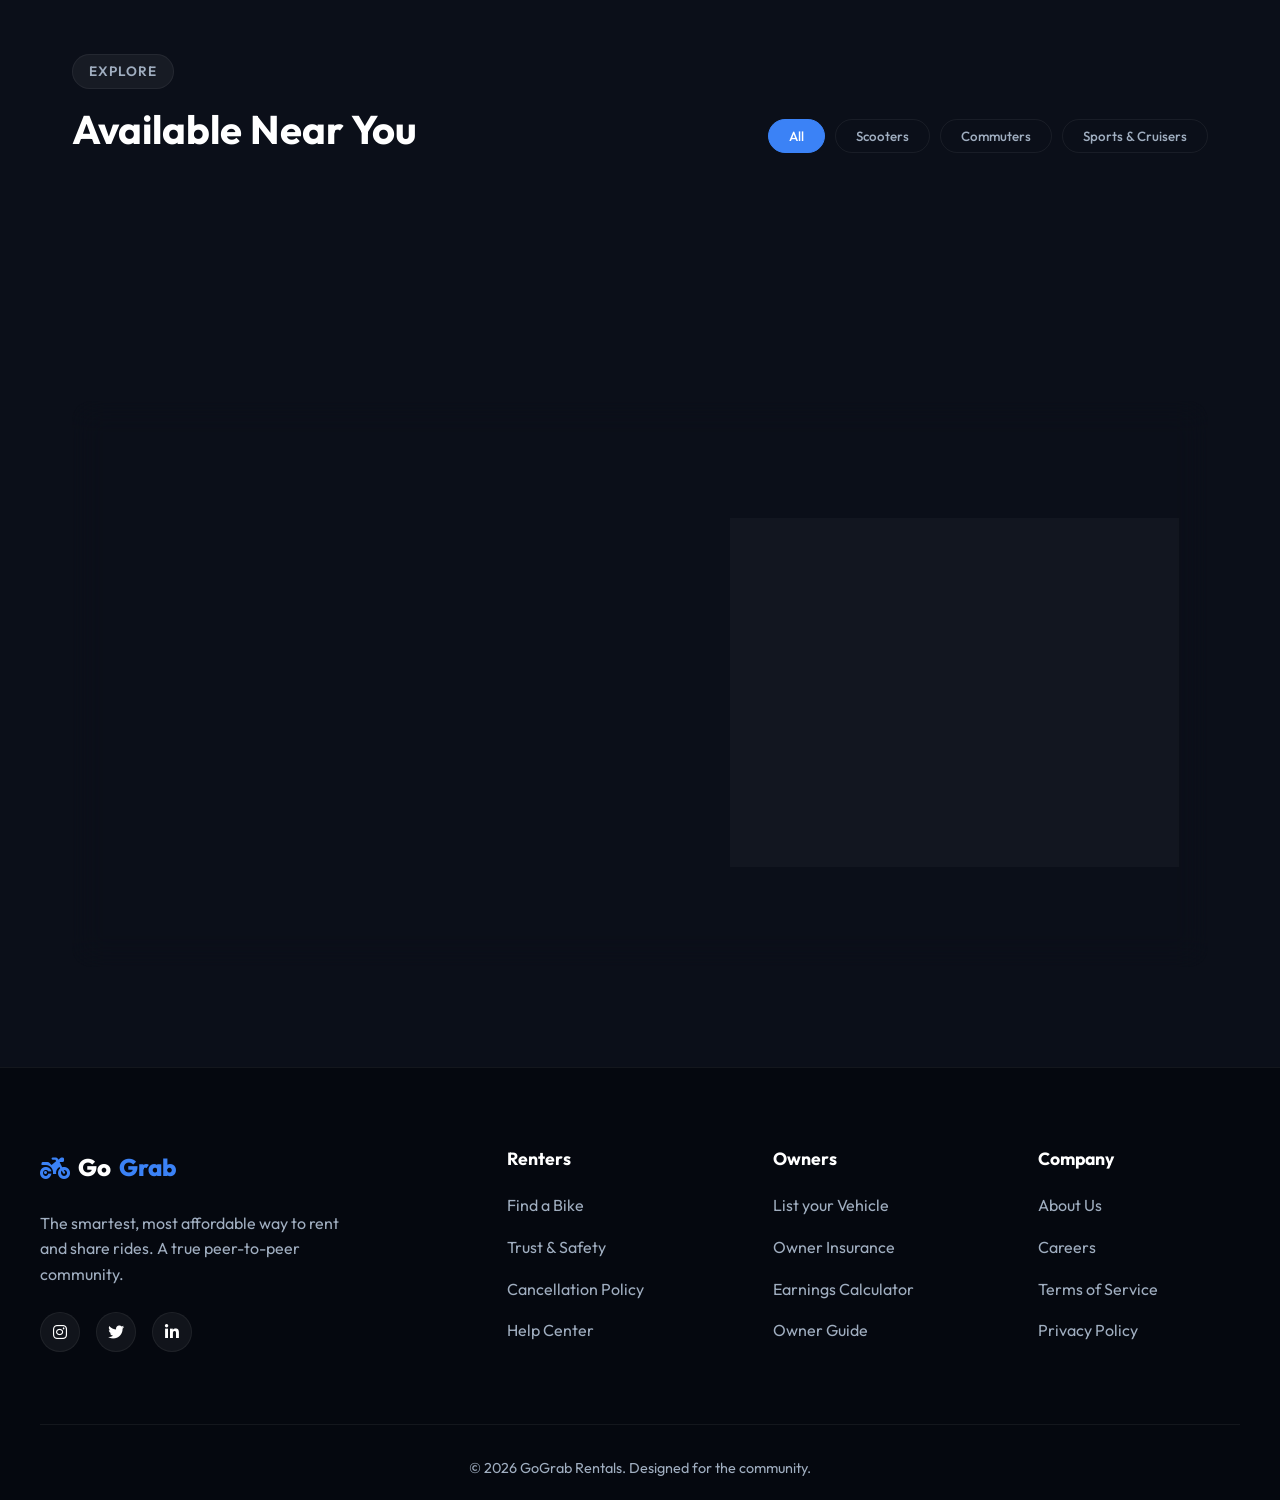
==== commit bfe3df24: "Add files via upload" ====
--- a/index.html
+++ b/index.html
@@ -24,7 +24,7 @@
                 <a href="#rent">Rent a Bike</a>
                 <a href="#how-it-works">How it Works</a>
                 <a href="#list-bike" class="btn btn-outline">List Your Bike</a>
-                <a href="#" id="login-btn" class="btn btn-primary">Login</a>
+                <a href="login.html" id="login-btn" class="btn btn-primary">Login</a>
             </div>
             <button class="mobile-menu-btn">
                 <i class="fa-solid fa-bars"></i>
